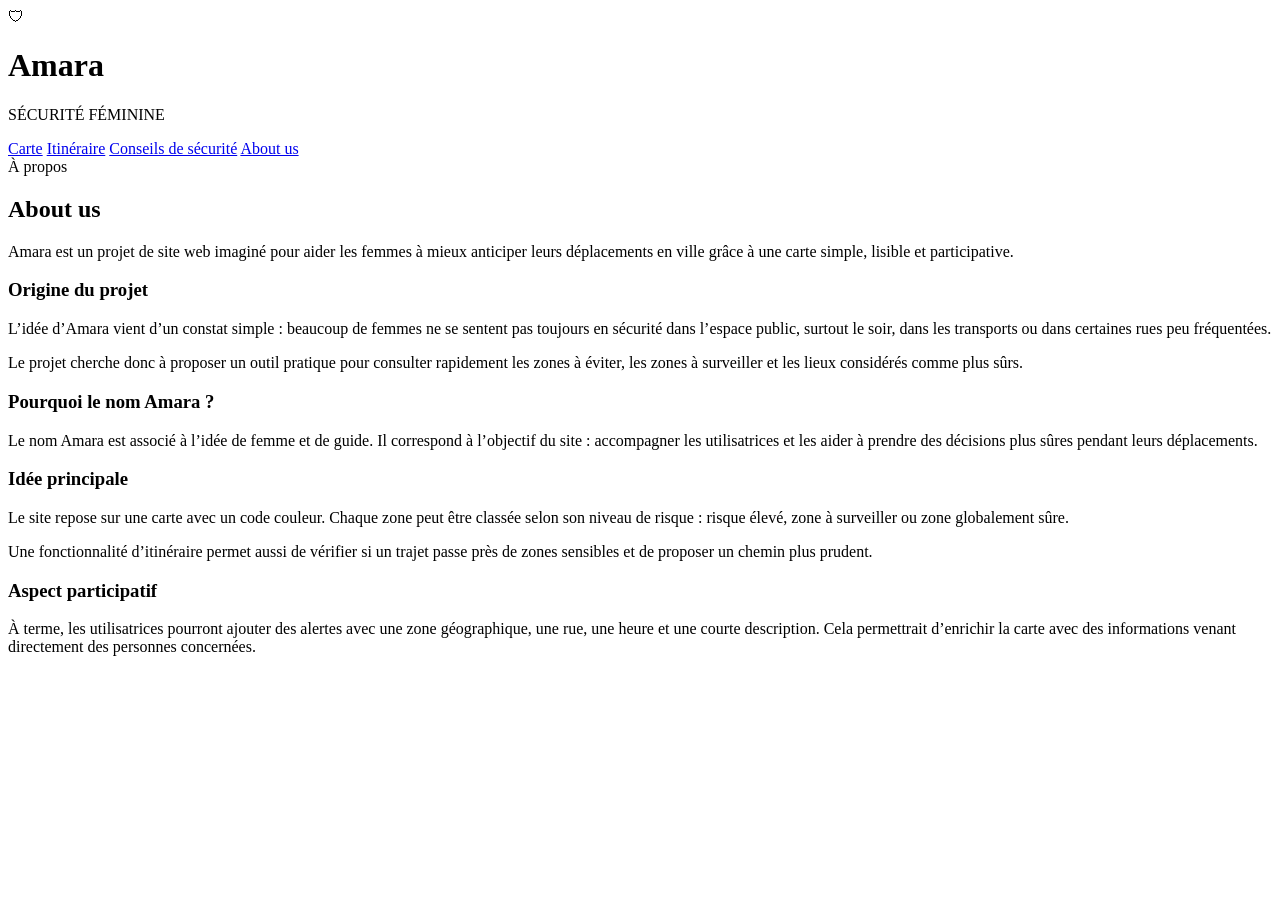
==== AboutUs/about.html @ 5383b18f "ArchitectureFix" ====
<!DOCTYPE html>
<html lang="fr">
<head>
    <meta charset="UTF-8">
    <meta name="viewport" content="width=device-width, initial-scale=1.0">
    <title>About us - Amara</title>

    <link rel="stylesheet" href="css/base.css">
    <link rel="stylesheet" href="css/aboutus.css">
</head>
<body>

    <header class="site-navbar">
        <div class="brand">
            <div class="logo-circle">
                <span>🛡</span>
            </div>

            <div>
                <h1>Amara</h1>
                <p>SÉCURITÉ FÉMININE</p>
            </div>
        </div>

        <nav class="site-links">
            <a href="index.html">Carte</a>
            <a href="index.html#routePlanner">Itinéraire</a>
            <a href="conseils.html">Conseils de sécurité</a>
            <a href="about.html">About us</a>
        </nav>
    </header>

    <main class="page-main">
        <section class="page-hero">
            <span class="page-badge">À propos</span>

            <h2>About us</h2>

            <p>
                Amara est un projet de site web imaginé pour aider les femmes à mieux
                anticiper leurs déplacements en ville grâce à une carte simple, lisible
                et participative.
            </p>
        </section>

        <section class="about-content">
            <div class="about-card">
                <h3>Origine du projet</h3>
                <p>
                    L’idée d’Amara vient d’un constat simple : beaucoup de femmes ne se sentent
                    pas toujours en sécurité dans l’espace public, surtout le soir, dans les
                    transports ou dans certaines rues peu fréquentées.
                </p>

                <p>
                    Le projet cherche donc à proposer un outil pratique pour consulter rapidement
                    les zones à éviter, les zones à surveiller et les lieux considérés comme plus sûrs.
                </p>
            </div>

            <div class="about-card">
                <h3>Pourquoi le nom Amara ?</h3>
                <p>
                    Le nom Amara est associé à l’idée de femme et de guide. Il correspond à
                    l’objectif du site : accompagner les utilisatrices et les aider à prendre
                    des décisions plus sûres pendant leurs déplacements.
                </p>
            </div>

            <div class="about-card">
                <h3>Idée principale</h3>
                <p>
                    Le site repose sur une carte avec un code couleur. Chaque zone peut être
                    classée selon son niveau de risque : risque élevé, zone à surveiller ou
                    zone globalement sûre.
                </p>

                <p>
                    Une fonctionnalité d’itinéraire permet aussi de vérifier si un trajet passe
                    près de zones sensibles et de proposer un chemin plus prudent.
                </p>
            </div>

            <div class="about-card">
                <h3>Aspect participatif</h3>
                <p>
                    À terme, les utilisatrices pourront ajouter des alertes avec une zone géographique,
                    une rue, une heure et une courte description. Cela permettrait d’enrichir la carte
                    avec des informations venant directement des personnes concernées.
                </p>
            </div>
        </section>
    </main>

</body>
</html>
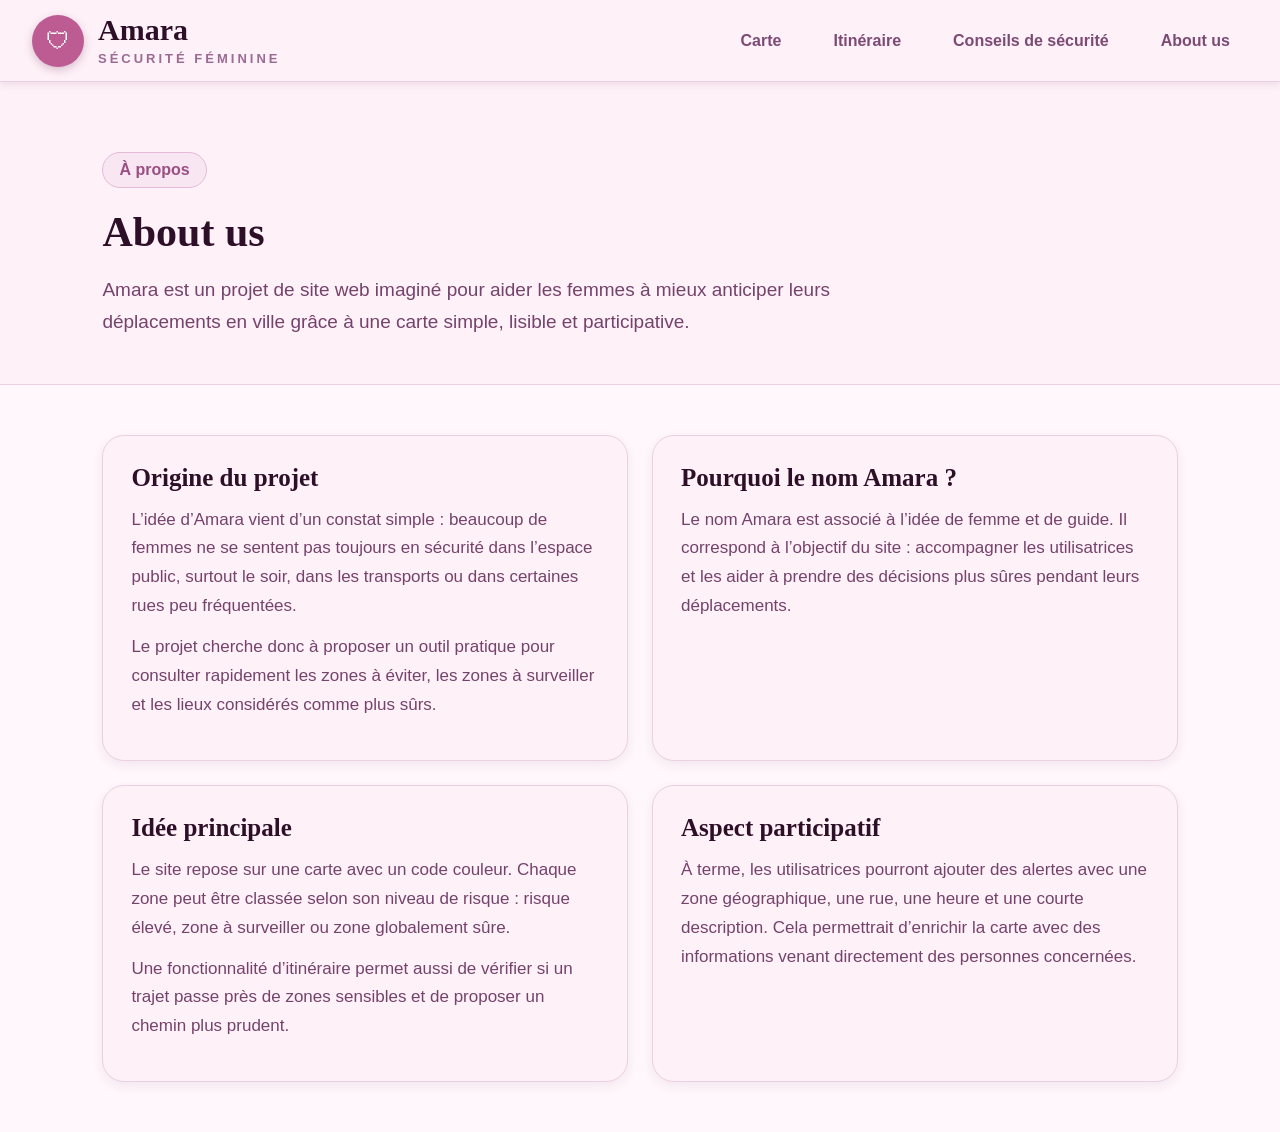
==== commit d7a74660: "fix Pathes" ====
--- a/AboutUs/about.html
+++ b/AboutUs/about.html
@@ -5,8 +5,8 @@
     <meta name="viewport" content="width=device-width, initial-scale=1.0">
     <title>About us - Amara</title>
 
-    <link rel="stylesheet" href="css/base.css">
-    <link rel="stylesheet" href="css/aboutus.css">
+    <link rel="stylesheet" href="../base.css">
+    <link rel="stylesheet" href="aboutus.css">
 </head>
 <body>
 
@@ -23,11 +23,11 @@
         </div>
 
         <nav class="site-links">
-            <a href="index.html">Carte</a>
-            <a href="index.html#routePlanner">Itinéraire</a>
-            <a href="conseils.html">Conseils de sécurité</a>
+            <a href="../index.html">Carte</a>
+            <a href="../index.html#routePlanner">Itinéraire</a>
+            <a href="../Conseils/conseil.html">Conseils de sécurité</a>
             <a href="about.html">About us</a>
-        </nav>
+</nav>
     </header>
 
     <main class="page-main">
--- a/base.css
+++ b/base.css
@@ -0,0 +1,165 @@
+* {
+    margin: 0;
+    padding: 0;
+    box-sizing: border-box;
+}
+
+html {
+    scroll-behavior: smooth;
+}
+
+body {
+    font-family: Arial, Helvetica, sans-serif;
+    background-color: #fff3fa;
+    color: #2d0f28;
+}
+
+.site-navbar {
+    height: 82px;
+    background-color: #fff1f8;
+    border-bottom: 1px solid #ead0e2;
+    display: flex;
+    align-items: center;
+    justify-content: space-between;
+    padding: 0 32px;
+    gap: 20px;
+    box-shadow: 0 2px 8px rgba(92, 39, 76, 0.12);
+    position: relative;
+    z-index: 1000;
+}
+
+.brand {
+    display: flex;
+    align-items: center;
+    gap: 14px;
+}
+
+.logo-circle {
+    width: 52px;
+    height: 52px;
+    border-radius: 50%;
+    background-color: #bd5c93;
+    color: white;
+    display: flex;
+    justify-content: center;
+    align-items: center;
+    box-shadow: 0 3px 8px rgba(92, 39, 76, 0.25);
+    font-size: 24px;
+}
+
+.brand h1 {
+    font-family: Georgia, serif;
+    font-size: 30px;
+    color: #2d0f28;
+    line-height: 1;
+}
+
+.brand p {
+    font-size: 13px;
+    letter-spacing: 3px;
+    color: #9a6b93;
+    margin-top: 6px;
+    font-weight: bold;
+}
+
+.site-links {
+    display: flex;
+    align-items: center;
+    gap: 16px;
+}
+
+.site-links a {
+    text-decoration: none;
+    color: #7c4b75;
+    font-weight: bold;
+    padding: 11px 18px;
+    border-radius: 22px;
+    transition: 0.2s;
+}
+
+.site-links a:hover {
+    background-color: #f5ddec;
+    color: #bd5c93;
+}
+
+.page-main {
+    min-height: calc(100vh - 82px);
+    background-color: #fff7fc;
+}
+
+.page-hero {
+    padding: 70px 8% 45px;
+    background-color: #fff1f8;
+    border-bottom: 1px solid #ead0e2;
+}
+
+.page-badge {
+    display: inline-block;
+    background-color: #f8e6f2;
+    color: #9a4f83;
+    border: 1px solid #e4bad6;
+    padding: 8px 16px;
+    border-radius: 20px;
+    font-weight: bold;
+    margin-bottom: 20px;
+}
+
+.page-hero h2 {
+    font-family: Georgia, serif;
+    font-size: 42px;
+    color: #2d0f28;
+    margin-bottom: 18px;
+}
+
+.page-hero p {
+    max-width: 850px;
+    color: #74436b;
+    font-size: 19px;
+    line-height: 1.7;
+}
+
+@media screen and (max-width: 1100px) {
+    .site-navbar {
+        height: auto;
+        padding: 18px 24px;
+        flex-direction: column;
+        align-items: flex-start;
+    }
+
+    .site-links {
+        flex-wrap: wrap;
+    }
+}
+
+@media screen and (max-width: 650px) {
+    .brand h1 {
+        font-size: 26px;
+    }
+
+    .brand p {
+        font-size: 11px;
+    }
+
+    .site-links {
+        width: 100%;
+        flex-direction: column;
+        align-items: stretch;
+    }
+
+    .site-links a {
+        background-color: #fff7fc;
+        border: 1px solid #ead0e2;
+    }
+
+    .page-hero {
+        padding: 45px 24px 35px;
+    }
+
+    .page-hero h2 {
+        font-size: 32px;
+    }
+
+    .page-hero p {
+        font-size: 17px;
+    }
+}
--- a/AboutUs/aboutus.css
+++ b/AboutUs/aboutus.css
@@ -0,0 +1,40 @@
+.about-content {
+    padding: 50px 8%;
+    display: grid;
+    grid-template-columns: repeat(2, 1fr);
+    gap: 24px;
+}
+
+.about-card {
+    background-color: #fff1f8;
+    border: 1px solid #ead0e2;
+    border-radius: 22px;
+    padding: 28px;
+    box-shadow: 0 4px 12px rgba(92, 39, 76, 0.08);
+}
+
+.about-card h3 {
+    font-family: Georgia, serif;
+    color: #2d0f28;
+    font-size: 25px;
+    margin-bottom: 14px;
+}
+
+.about-card p {
+    color: #74436b;
+    font-size: 17px;
+    line-height: 1.7;
+    margin-bottom: 12px;
+}
+
+@media screen and (max-width: 900px) {
+    .about-content {
+        grid-template-columns: 1fr;
+    }
+}
+
+@media screen and (max-width: 650px) {
+    .about-content {
+        padding: 35px 24px;
+    }
+}
